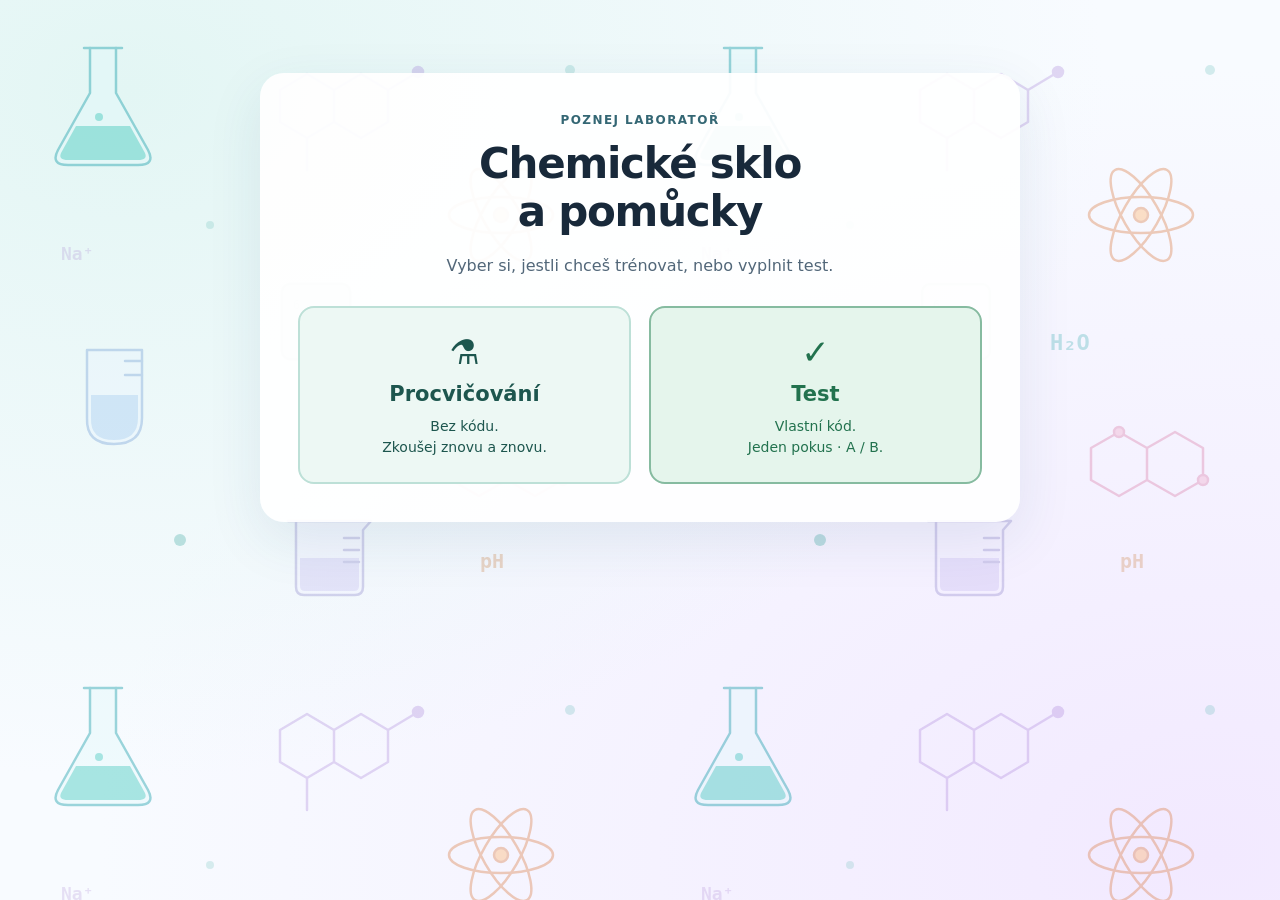
==== index.html @ c774101e "Add files via upload" ====
<!doctype html>
<html lang="cs">
<head>
  <meta charset="utf-8"><meta name="viewport" content="width=device-width,initial-scale=1">
  <title>Chemické sklo – procvičování a test</title>
  <link rel="stylesheet" href="style.css">
  <style>
    .welcome{max-width:760px;margin:5vh auto;padding:38px;text-align:center;background:#fffffff0;border-radius:24px;box-shadow:0 18px 55px #254a7018}
    .welcome h1{font-size:clamp(28px,5vw,42px);line-height:1.15;margin:8px 0 14px;letter-spacing:-.03em}
    .mode-grid{display:grid;grid-template-columns:repeat(2,minmax(0,1fr));gap:18px;margin:28px 0 0}
    .mode-choice{display:flex;flex-direction:column;align-items:center;gap:10px;padding:24px 16px;background:#edf8f4;border:2px solid #bde0d7;border-radius:16px;color:#1d564e;text-decoration:none;cursor:pointer;font:inherit;font-weight:700}
    .mode-choice.test{background:#e5f5ec;border-color:#86bba0;color:#22724e}.mode-choice:hover{border-color:#459d9a}.mode-icon{font-size:34px}.mode-choice strong{font-size:21px}.mode-choice small{font-size:14px;font-weight:400;line-height:1.5}
    .test-panel{margin-top:24px;padding:24px;background:#f2faf5;border-radius:16px}.test-panel h2{font-size:25px}.test-panel label{display:block;margin:18px 0 8px;font-weight:700}.test-panel input{display:block;margin:8px auto 18px;width:min(260px,100%);padding:14px;border:2px solid #c2decd;border-radius:10px;font:700 24px monospace;text-align:center;letter-spacing:.1em}
    .test-panel input.name-input{font:17px system-ui;letter-spacing:0;width:min(360px,100%)}.status{color:#963854;font-size:14px;min-height:20px}.welcome .eyebrow{justify-content:center}
    @media(max-width:550px){.welcome{padding:26px 18px;margin-top:20px}.mode-grid{gap:12px}.mode-choice{padding:20px 8px}.mode-choice strong{font-size:18px}.mode-choice small{font-size:12px}}
  </style>
</head>
<body><main class="page">
  <section class="welcome" aria-labelledby="title">
    <p class="eyebrow">Poznej laboratoř</p><h1 id="title">Chemické sklo<br>a pomůcky</h1>
    <p>Vyber si, jestli chceš trénovat, nebo vyplnit test.</p>
    <div class="mode-grid">
      <a class="mode-choice" href="procvicovani.html"><span class="mode-icon" aria-hidden="true">⚗</span><strong>Procvičování</strong><small>Bez kódu.<br>Zkoušej znovu a znovu.</small></a>
      <button class="mode-choice test" id="testMode" type="button" aria-expanded="false" aria-controls="testPanel"><span class="mode-icon" aria-hidden="true">✓</span><strong>Test</strong><small>Vlastní kód.<br>Jeden pokus · A / B.</small></button>
    </div>
    <section class="test-panel hidden" id="testPanel" aria-labelledby="testTitle">
      <h2 id="testTitle">Zadej svůj kód</h2><p>Variantu A nebo B dostaneš podle přiděleného kódu.</p>
      <form id="testForm" method="post">
        <label for="studentName">Jméno a příjmení</label><input name="studentName" id="studentName" class="name-input" type="text" autocomplete="name" required minlength="3" maxlength="100" placeholder="Jana Nováková" aria-describedby="testStatus">
        <label for="code">Kód od učitele</label><input name="code" id="code" type="text" inputmode="numeric" autocomplete="off" spellcheck="false" required minlength="6" maxlength="9" pattern="[0-9 ]{6,9}" placeholder="482 731" aria-describedby="testStatus">
        <button class="primary-btn" type="submit" id="beginTest">Zahájit / pokračovat →</button>
      </form><p id="testStatus" class="status" role="status"></p>
    </section>
  </section>
</main>
<script>
// Sem doplňte adresu Google aplikace zakončenou /exec.
const TEST_URL='DOPLNTE_ADRESU_GOOGLE_APLIKACE';
const ready=/^https:\/\/script\.google\.com\/macros\/s\/[^/]+\/exec$/.test(TEST_URL);
const panel=document.querySelector('#testPanel'),form=document.querySelector('#testForm'),input=document.querySelector('#code'),status=document.querySelector('#testStatus');
if(ready)form.action=TEST_URL;
document.querySelector('#testMode').addEventListener('click',()=>{
  panel.classList.remove('hidden');document.querySelector('#testMode').setAttribute('aria-expanded','true');document.querySelector('#studentName').focus();
  if(!ready)status.textContent='Test zatím není dostupný. Procvičování můžeš spustit.';
});
form.addEventListener('submit',event=>{
  const code=input.value.replace(/\s/g,'');
  const name=document.querySelector('#studentName').value.normalize('NFC').trim().replace(/\s+/g,' ');
  if(name.length>100||!/^\p{L}[\p{L}\p{M} .’'\-]{2,99}$/u.test(name)||name.split(' ').filter(word=>/\p{L}/u.test(word)).length<2){event.preventDefault();status.textContent='Doplň své jméno a příjmení.';document.querySelector('#studentName').focus();return;}
  if(!/^\d{6}$/.test(code)){event.preventDefault();status.textContent='Zadej šest číslic ze svého kódu.';input.focus();return;}
  if(!ready){event.preventDefault();status.textContent='Test zatím není dostupný. Procvičování můžeš spustit.';return;}
  input.value=code;document.querySelector('#studentName').value=name;document.querySelector('#beginTest').disabled=true;status.textContent='Ověřuji kód…';
});
window.addEventListener('pageshow',()=>{document.querySelector('#beginTest').disabled=false;});
</script>
</body></html>
---- style.css ----
:root{--ink:#18293a;--muted:#526779;--accent:#5ce8cc;--green:#15805e;--red:#c33853}*{box-sizing:border-box}body{margin:0;min-height:100vh;font-family:system-ui,-apple-system,"Segoe UI",sans-serif;color:var(--ink);background-color:#f8fbff;background-image:url("chemie.svg"),radial-gradient(ellipse at 10% 10%,#e3f6f4,transparent 60%),radial-gradient(ellipse at 95% 95%,#f2e9ff,transparent 65%);background-attachment:fixed;background-size:640px 640px,cover,cover}.page{width:min(940px,calc(100% - 32px));margin:auto;padding:28px 0 48px}.brand{display:flex;align-items:center;gap:10px;color:#48627b;font-size:12px;letter-spacing:.14em;font-weight:700;margin-bottom:24px}.brand-icon{color:#168e9c;font-size:30px}.brand>span:last-child{font-weight:500}.game-card,.quiz,.results{background:rgba(255,255,255,.94);border:1px solid #ffffff;border-radius:24px;padding:30px;box-shadow:0 18px 55px #254a7018}.game-card{display:grid;grid-template-columns:130px 1fr;gap:28px;align-items:center;margin-top:8vh}.mascot{display:grid;place-items:center;width:120px;height:140px;border:1px solid #5ce8cc80;border-radius:24px;background:#e4f6f2;color:#168e9c;font-size:76px}.eyebrow{font-size:12px;font-weight:750;color:#346774;text-transform:uppercase;letter-spacing:.12em;margin:0 0 10px}h2{font-size:clamp(26px,4vw,40px);line-height:1.2;letter-spacing:-.03em;margin:0}p{color:var(--muted);line-height:1.6}.intro-detail{max-width:540px}.start-tags{display:flex;gap:10px;align-items:center;margin:24px 0;color:#346774;font-size:12px;letter-spacing:.12em;font-weight:700}.start-tags span:not(:nth-child(2)){background:#e0eeee;border-radius:8px;padding:9px 12px}.primary-btn{border:0;border-radius:12px;padding:14px 22px;background:#16374d;color:white;font:inherit;font-weight:700;cursor:pointer}.primary-btn:hover{background:#24566a}button:focus-visible{outline:3px solid #078e9f;outline-offset:4px}.hidden{display:none!important}.topline,.result-head{display:flex;justify-content:space-between;align-items:center;gap:20px}.topline>div:first-child{flex:1}.mode{margin:0 0 8px;color:#426d78;font-size:13px;font-weight:700}#questionText{font-size:clamp(23px,3.2vw,34px);text-align:center;width:100%;margin:20px auto 0;text-wrap:balance}.score-pill,.big-score{flex-shrink:0;padding:12px 16px;background:#deeeea;border-radius:12px;color:#216453;font-size:22px;font-weight:800}.big-score{font-size:34px}.progress{height:6px;background:#dae3ec;border-radius:8px;overflow:hidden;margin:24px 0}.progress span{display:block;height:100%;background:linear-gradient(90deg,#219baa,#41c9a2);transition:width .2s}.choice-grid{display:grid;grid-template-columns:repeat(2,minmax(0,1fr));gap:16px}.choice{position:relative;display:flex;flex-direction:column;align-items:center;justify-content:center;min-width:0;padding:14px;border:3px solid #dce5ed;border-radius:16px;background:white;cursor:pointer;transition:border-color .15s,transform .15s;color:var(--ink);font:inherit}.choice:not(:disabled):hover{border-color:#159caf;transform:translateY(-2px)}.choice img{display:block;width:100%;height:clamp(120px,23vh,215px);object-fit:contain;padding:8px 22px}.option-letter{position:absolute;top:10px;left:12px;display:grid;place-items:center;width:28px;height:28px;background:#edf2f7;border-radius:7px;font-weight:750;font-size:13px;color:#63788b}.answer-label{font-size:14px;font-weight:700;padding-top:5px}.choice.is-correct{border-color:var(--green);background:#e6f7ed}.choice.is-wrong{border-color:var(--red);background:#ffedf0}.choice.is-muted{opacity:.55}.feedback{min-height:28px;text-align:center;font-size:17px;font-weight:700;margin-top:18px;color:#245368}.actions{text-align:center;margin-top:15px}.legend{display:flex;gap:20px;margin:24px 0;font-size:14px}.legend span{display:flex;align-items:center;gap:8px}.legend i{width:12px;height:12px;border-radius:4px}.ok{background:var(--green)}.bad{background:var(--red)}.result-list{display:grid;grid-template-columns:repeat(2,minmax(0,1fr));gap:12px}.result-item{display:grid;grid-template-columns:70px 1fr;gap:12px;padding:14px;background:white;border:2px solid;border-radius:12px}.result-item.correct{border-color:var(--green)}.result-item.wrong{border-color:var(--red)}.result-item img{width:70px;height:80px;object-fit:contain}.result-item h3{margin:0;font-size:16px}.result-item p{margin:6px 0 0;font-size:13px;line-height:1.45}.review-prompt{color:#627889}@media(max-width:600px){.page{width:calc(100% - 20px);padding-top:14px}.brand{font-size:9px;gap:7px;margin-bottom:12px}.game-card,.quiz,.results{padding:20px 14px;border-radius:18px}.game-card{grid-template-columns:1fr;margin-top:20px;gap:18px}.mascot{height:80px;width:80px;font-size:50px}.choice-grid{gap:10px}.choice{padding:8px}.choice img{height:150px;padding:14px 8px}.topline{gap:10px}.score-pill{padding:10px;font-size:18px}.result-list{grid-template-columns:1fr}.result-head{flex-wrap:wrap}}@media(prefers-reduced-motion:reduce){*{transition:none!important}}

.back-nav{margin-bottom:16px}.back-nav a{color:#346774;font-size:14px;text-decoration:none}.back-nav a:hover{text-decoration:underline}

.test-shell{background:rgba(255,255,255,.96);border:1px solid #dbe5ee;border-top:5px solid var(--variant-line,#7aaee2);border-radius:24px;box-shadow:0 18px 55px #254a7018}
.test-shell .quiz,.test-shell .results{background:none;border:0;border-radius:0;box-shadow:none;padding:12px 30px 30px}
.attempt-banner{position:sticky;top:0;z-index:5;display:flex;align-items:center;justify-content:space-between;gap:16px;padding:20px 30px;margin:0;border:0;border-bottom:1px solid var(--variant-line,#7aaee2);border-radius:19px 19px 0 0;background:var(--variant-soft,#e4f0ff);color:var(--variant-ink,#1c5e9f)}
.attempt-banner strong{font-size:26px;white-space:nowrap}.attempt-banner span{font-size:15px;overflow-wrap:anywhere;text-align:right}
.variant-a{--variant-soft:#e4f0ff;--variant-line:#7aaee2;--variant-ink:#1c5e9f;--variant-progress:#4e91ce}
.variant-b{--variant-soft:#e5f5ec;--variant-line:#86bba0;--variant-ink:#22724e;--variant-progress:#53a97b}
.test-shell #questionText{border:2px solid var(--variant-line);border-radius:4px;padding:10px 14px;margin:18px auto 0}
.test-shell .progress span{background:var(--variant-progress)}.test-shell #nextBtn{background:var(--variant-ink)}
.demo-controls{margin-top:20px;color:#526779;font-size:13px}.demo-controls summary{cursor:pointer;text-align:center;padding:10px}.demo-controls .primary-btn{font-size:13px;padding:10px 14px;margin:5px}
@media(max-width:600px){.test-shell{border-radius:18px}.test-shell .quiz,.test-shell .results{padding:12px 14px 20px}.attempt-banner{padding:14px;border-radius:13px 13px 0 0}.attempt-banner strong{font-size:23px}.attempt-banner span{font-size:13px}}

.test-shell .attempt-banner{display:grid;grid-template-columns:minmax(0,1fr) auto minmax(0,1fr);column-gap:12px;text-align:center}
.test-shell .attempt-banner strong{grid-column:2;justify-self:center}.test-shell .attempt-banner #signedName{grid-column:3;justify-self:end;max-width:100%}
.test-shell .topline{display:grid;grid-template-columns:minmax(0,1fr) auto minmax(0,1fr);gap:12px;align-items:center}
.test-shell .topline>div:first-child{grid-column:2;text-align:center}.test-shell .topline .eyebrow{margin:0}.test-shell .topline .score-pill{grid-column:3;justify-self:end}

.practice-shell{--variant-soft:#eaf4fb;--variant-line:#8db7d7;--variant-ink:#2a658f;--variant-progress:#629fc9}.practice-shell .attempt-banner strong{font-size:24px}.practice-shell .attempt-banner{grid-template-columns:1fr}.practice-shell .attempt-banner strong{grid-column:1} @media(max-width:600px){.practice-shell .attempt-banner strong{font-size:21px}}
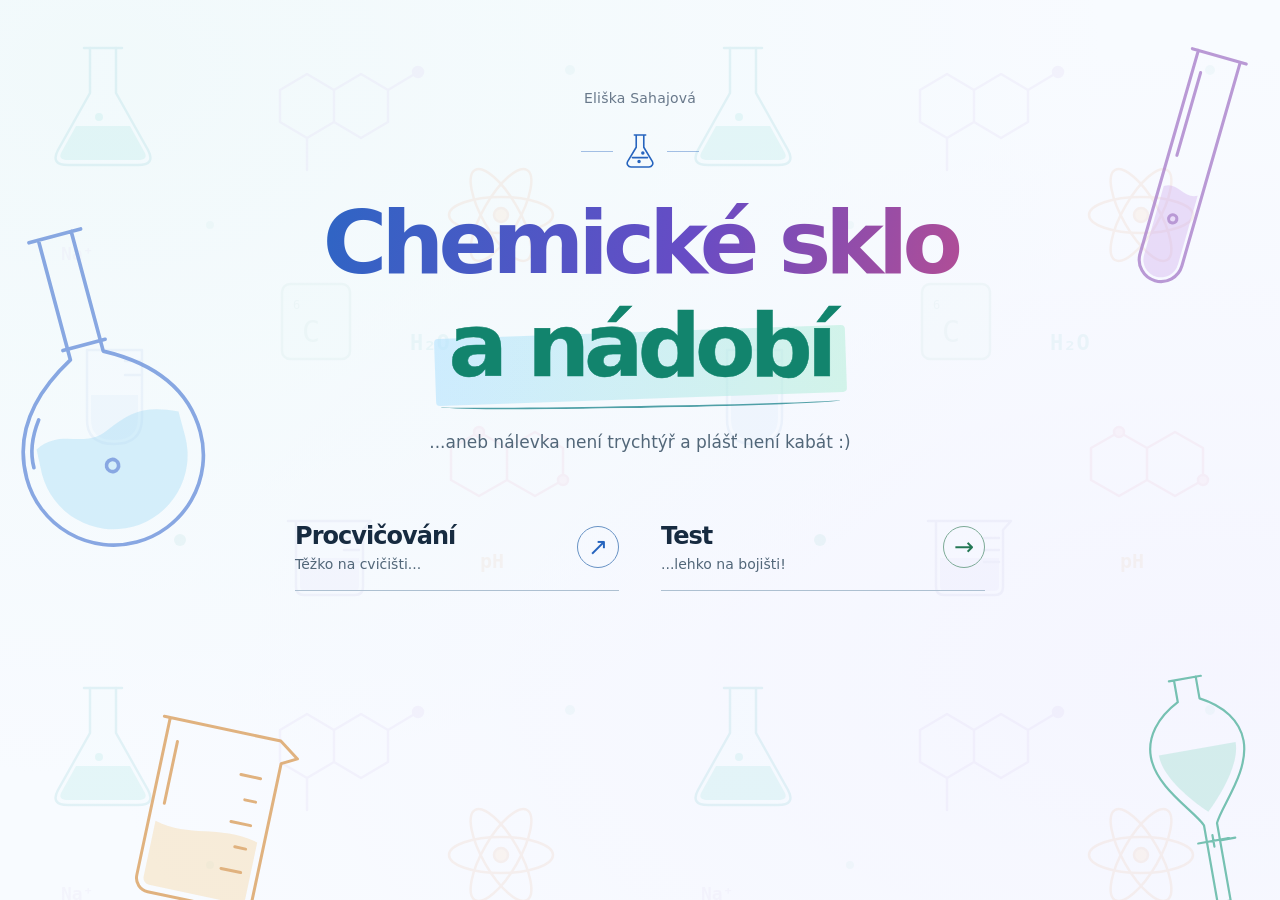
==== commit f8a93544: "Add files via upload" ====
--- a/index.html
+++ b/index.html
@@ -1,56 +1,28 @@
 <!doctype html>
-<html lang="cs">
-<head>
-  <meta charset="utf-8"><meta name="viewport" content="width=device-width,initial-scale=1">
-  <title>Chemické sklo – procvičování a test</title>
-  <link rel="stylesheet" href="style.css">
-  <style>
-    .welcome{max-width:760px;margin:5vh auto;padding:38px;text-align:center;background:#fffffff0;border-radius:24px;box-shadow:0 18px 55px #254a7018}
-    .welcome h1{font-size:clamp(28px,5vw,42px);line-height:1.15;margin:8px 0 14px;letter-spacing:-.03em}
-    .mode-grid{display:grid;grid-template-columns:repeat(2,minmax(0,1fr));gap:18px;margin:28px 0 0}
-    .mode-choice{display:flex;flex-direction:column;align-items:center;gap:10px;padding:24px 16px;background:#edf8f4;border:2px solid #bde0d7;border-radius:16px;color:#1d564e;text-decoration:none;cursor:pointer;font:inherit;font-weight:700}
-    .mode-choice.test{background:#e5f5ec;border-color:#86bba0;color:#22724e}.mode-choice:hover{border-color:#459d9a}.mode-icon{font-size:34px}.mode-choice strong{font-size:21px}.mode-choice small{font-size:14px;font-weight:400;line-height:1.5}
-    .test-panel{margin-top:24px;padding:24px;background:#f2faf5;border-radius:16px}.test-panel h2{font-size:25px}.test-panel label{display:block;margin:18px 0 8px;font-weight:700}.test-panel input{display:block;margin:8px auto 18px;width:min(260px,100%);padding:14px;border:2px solid #c2decd;border-radius:10px;font:700 24px monospace;text-align:center;letter-spacing:.1em}
-    .test-panel input.name-input{font:17px system-ui;letter-spacing:0;width:min(360px,100%)}.status{color:#963854;font-size:14px;min-height:20px}.welcome .eyebrow{justify-content:center}
-    @media(max-width:550px){.welcome{padding:26px 18px;margin-top:20px}.mode-grid{gap:12px}.mode-choice{padding:20px 8px}.mode-choice strong{font-size:18px}.mode-choice small{font-size:12px}}
-  </style>
-</head>
-<body><main class="page">
-  <section class="welcome" aria-labelledby="title">
-    <p class="eyebrow">Poznej laboratoř</p><h1 id="title">Chemické sklo<br>a pomůcky</h1>
-    <p>Vyber si, jestli chceš trénovat, nebo vyplnit test.</p>
-    <div class="mode-grid">
-      <a class="mode-choice" href="procvicovani.html"><span class="mode-icon" aria-hidden="true">⚗</span><strong>Procvičování</strong><small>Bez kódu.<br>Zkoušej znovu a znovu.</small></a>
-      <button class="mode-choice test" id="testMode" type="button" aria-expanded="false" aria-controls="testPanel"><span class="mode-icon" aria-hidden="true">✓</span><strong>Test</strong><small>Vlastní kód.<br>Jeden pokus · A / B.</small></button>
-    </div>
-    <section class="test-panel hidden" id="testPanel" aria-labelledby="testTitle">
-      <h2 id="testTitle">Zadej svůj kód</h2><p>Variantu A nebo B dostaneš podle přiděleného kódu.</p>
-      <form id="testForm" method="post">
-        <label for="studentName">Jméno a příjmení</label><input name="studentName" id="studentName" class="name-input" type="text" autocomplete="name" required minlength="3" maxlength="100" placeholder="Jana Nováková" aria-describedby="testStatus">
-        <label for="code">Kód od učitele</label><input name="code" id="code" type="text" inputmode="numeric" autocomplete="off" spellcheck="false" required minlength="6" maxlength="9" pattern="[0-9 ]{6,9}" placeholder="482 731" aria-describedby="testStatus">
-        <button class="primary-btn" type="submit" id="beginTest">Zahájit / pokračovat →</button>
-      </form><p id="testStatus" class="status" role="status"></p>
-    </section>
-  </section>
-</main>
-<script>
-// Sem doplňte adresu Google aplikace zakončenou /exec.
-const TEST_URL='DOPLNTE_ADRESU_GOOGLE_APLIKACE';
-const ready=/^https:\/\/script\.google\.com\/macros\/s\/[^/]+\/exec$/.test(TEST_URL);
-const panel=document.querySelector('#testPanel'),form=document.querySelector('#testForm'),input=document.querySelector('#code'),status=document.querySelector('#testStatus');
-if(ready)form.action=TEST_URL;
-document.querySelector('#testMode').addEventListener('click',()=>{
-  panel.classList.remove('hidden');document.querySelector('#testMode').setAttribute('aria-expanded','true');document.querySelector('#studentName').focus();
-  if(!ready)status.textContent='Test zatím není dostupný. Procvičování můžeš spustit.';
-});
-form.addEventListener('submit',event=>{
-  const code=input.value.replace(/\s/g,'');
-  const name=document.querySelector('#studentName').value.normalize('NFC').trim().replace(/\s+/g,' ');
-  if(name.length>100||!/^\p{L}[\p{L}\p{M} .’'\-]{2,99}$/u.test(name)||name.split(' ').filter(word=>/\p{L}/u.test(word)).length<2){event.preventDefault();status.textContent='Doplň své jméno a příjmení.';document.querySelector('#studentName').focus();return;}
-  if(!/^\d{6}$/.test(code)){event.preventDefault();status.textContent='Zadej šest číslic ze svého kódu.';input.focus();return;}
-  if(!ready){event.preventDefault();status.textContent='Test zatím není dostupný. Procvičování můžeš spustit.';return;}
-  input.value=code;document.querySelector('#studentName').value=name;document.querySelector('#beginTest').disabled=true;status.textContent='Ověřuji kód…';
-});
-window.addEventListener('pageshow',()=>{document.querySelector('#beginTest').disabled=false;});
-</script>
-</body></html>
+<html lang="cs"><head><meta charset="utf-8"><meta name="viewport" content="width=device-width,initial-scale=1">
+<title>Chemické sklo a nádobí</title><meta name="description" content="Poznej chemické sklo a nádobí. Procvičování s obrázky a školní test.">
+<style>
+:root{--ink:#172b40;--muted:#526779;--blue:#2664be;--green:#237754}*{box-sizing:border-box}body{margin:0;min-height:100svh;color:var(--ink);font-family:"Avenir Next",Avenir,"Segoe UI",system-ui,sans-serif;background:#f8fbff;background-image:linear-gradient(#f8fbff70,#f8fbff70),url('chemie.svg'),radial-gradient(ellipse at 0 10%,#def4ef,transparent 65%),radial-gradient(ellipse at 100% 80%,#f0e8fc,transparent 65%);background-size:auto,640px 640px,cover,cover;background-attachment:fixed}button,input{font:inherit}button,a{-webkit-tap-highlight-color:transparent}button{cursor:pointer}a:focus-visible,button:focus-visible,input:focus-visible{outline:3px solid var(--blue);outline-offset:6px}.hidden{display:none!important}.page{max-width:1020px;margin:auto;padding:clamp(50px,10vh,100px) 28px 48px}.welcome{text-align:center}.lab-symbol{display:flex;align-items:center;justify-content:center;gap:10px;color:var(--blue);margin-bottom:26px}.lab-symbol:before,.lab-symbol:after{content:"";width:32px;height:1px;background:currentColor;opacity:.4}.lab-symbol svg{width:34px;height:38px}h1{font-size:clamp(45px,8.5vw,88px);line-height:1.06;letter-spacing:-.065em;font-weight:850;margin:0;text-wrap:balance}h1 .first{display:block}h1 .highlight{position:relative;display:inline-block;color:#235ca6;margin-top:10px;isolation:isolate;-webkit-text-stroke:.5px #235ca6}h1 .highlight:before{content:"";position:absolute;inset:35% -14px -7%;z-index:-1;border-radius:4px;background:linear-gradient(100deg,#a5d9ff90,#9de3ca90);transform:rotate(-2deg)}h1 .highlight:after{content:"";position:absolute;left:-8px;right:-8px;bottom:-15px;height:7px;border-bottom:2px solid #2364a9;border-radius:50%;transform:rotate(-1deg);opacity:.8}.intro{color:var(--muted);font-size:17px;line-height:1.6;margin:36px 0 0}.mode-grid{display:grid;grid-template-columns:repeat(2,minmax(0,1fr));gap:42px;max-width:690px;margin:48px auto 0}.mode-choice{display:flex;align-items:center;justify-content:space-between;gap:16px;padding:18px 0;border:0;border-bottom:1px solid #adc0d1;background:transparent;text-align:left;color:var(--ink);text-decoration:none;font:inherit}.mode-copy{display:flex;flex-direction:column;gap:6px}.mode-copy strong{font-size:24px;font-weight:750;letter-spacing:-.04em}.mode-copy small{font-size:14px;color:var(--muted);font-weight:400}.arrow{display:grid;place-items:center;flex-shrink:0;width:42px;height:42px;border-radius:50%;border:1px solid #6792c4;color:var(--blue);font-size:24px;transition:transform .18s,background .18s}.test .arrow{color:var(--green);border-color:#7caa96}.mode-choice:hover .arrow{transform:translateX(4px);background:#dcecff}.mode-choice.test:hover .arrow{background:#e0f2e8}.mode-choice:hover strong{color:var(--blue)}.mode-choice.test:hover strong{color:var(--green)}.test-panel{max-width:530px;margin:40px auto 0;padding:30px 0 0;border-top:1px solid #ccd9e4;text-align:left}.test-panel h2{font-size:25px;letter-spacing:-.04em;margin:0 0 8px}.test-panel p{font-size:14px;color:var(--muted);line-height:1.5}.test-panel label{display:block;font-size:14px;font-weight:700;margin:20px 0 7px}.test-panel input{width:100%;padding:13px 15px;border:1px solid #a9bfce;border-radius:10px;background:#ffffffcf;color:var(--ink)}#code{font-weight:700;letter-spacing:.1em}.primary-btn{border:0;border-radius:10px;background:var(--ink);color:white;font-weight:700;padding:14px 20px;margin-top:22px}.primary-btn:hover{background:#285371}.primary-btn:disabled{opacity:.65;cursor:wait}.test-panel .status{color:#a32e49;min-height:22px}footer{text-align:center;margin-top:46px;color:#668093;font-size:12px;letter-spacing:.06em}@media(max-width:550px){.page{padding:48px 24px 32px}h1{font-size:clamp(42px,10.5vw,58px)}.mode-grid{gap:22px;margin-top:36px}.mode-copy strong{font-size:19px}.mode-copy small{font-size:12px}.arrow{width:32px;height:32px;font-size:20px}.mode-choice{gap:8px}.intro{font-size:15px}.lab-symbol{margin-bottom:24px}}@media(max-width:350px){.mode-grid{grid-template-columns:1fr;gap:12px}}@media(prefers-reduced-motion:reduce){.arrow{transition:none}}
+
+body{background-image:linear-gradient(#f8fbffc0,#f8fbffc0),url('chemie.svg'),radial-gradient(ellipse at 8% 8%,#dcf5ef,transparent 60%),radial-gradient(ellipse at 95% 75%,#ece5ff,transparent 65%)}.page{position:relative;z-index:1}
+h1 .first{color:#3464bf;background:linear-gradient(105deg,#216bc4 8%,#674cc5 55%,#ce4e83 95%);-webkit-background-clip:text;background-clip:text;-webkit-text-fill-color:transparent}h1 .highlight{color:#12846d;-webkit-text-stroke:.5px #12846d}h1 .highlight:before{background:linear-gradient(100deg,#afe1ff90,#b6efd990)}h1 .highlight:after{border-color:#278a91}
+.author{margin:0 0 26px;color:#68788a;font-size:14px;font-weight:500;letter-spacing:.015em}
+.background-art{position:fixed;inset:0;z-index:0;overflow:hidden;pointer-events:none}.background-art svg{position:absolute;overflow:visible;opacity:.75}
+.flask{width:230px;height:340px;left:-20px;top:24%;transform:rotate(-15deg)}.tube{width:190px;height:280px;right:0;top:4%;transform:rotate(16deg)}.funnel{width:150px;height:250px;right:0;bottom:-18px;transform:rotate(-10deg)}.beaker{width:200px;height:220px;left:9%;bottom:-25px;transform:rotate(12deg)}
+@media(max-width:650px){.background-art svg{opacity:.4}.flask{left:-110px;width:190px;height:260px}.tube{right:-75px;width:155px;height:230px}.funnel{right:-65px;bottom:-30px;width:130px;height:220px}.beaker{left:-70px;width:170px;height:190px}.author{font-size:13px}}
+</style></head><body><div class="background-art" aria-hidden="true">
+<svg class="flask" viewBox="0 0 180 280" fill="none" stroke="#638bd9" stroke-width="3" stroke-linecap="round" stroke-linejoin="round"><path d="M68 12h44M76 12v102c-39 21-60 49-60 85a74 74 0 0 0 148 0c0-36-21-64-60-85V12"/><path d="M30 178c25-12 37 10 60 0s35-12 61 0v21a61 61 0 0 1-122 0Z" fill="#9bd8f5" fill-opacity=".48" stroke="none"/><path d="M38 155c-9 12-14 24-14 37M72 105h36"/><circle cx="87" cy="207" r="5"/></svg>
+<svg class="tube" viewBox="0 0 130 270" fill="none" stroke="#a578c7" stroke-width="3" stroke-linecap="round"><path d="M38 15h54M44 15v204a21 21 0 0 0 42 0V15"/><path d="M48 150c12-8 22 7 34 0v69a17 17 0 0 1-34 0Z" fill="#c9a3ea" fill-opacity=".45" stroke="none"/><path d="M52 35v83"/><circle cx="65" cy="178" r="4"/></svg>
+<svg class="funnel" viewBox="0 0 200 340" fill="none" stroke="#4baf98" stroke-width="3" stroke-linecap="round" stroke-linejoin="round"><path d="M78 12h44M85 12v30c-31 16-49 40-49 67 0 43 45 82 55 104v107h18v-107c10-22 55-61 55-104 0-27-18-51-49-67V12"/><path d="M47 109h106c0 27-26 61-53 87-27-26-53-60-53-87Z" fill="#93d9c8" fill-opacity=".45" stroke="none"/><path d="M79 236h42M100 228v16M111 237h19"/></svg>
+<svg class="beaker" viewBox="0 0 200 220" fill="none" stroke="#d99a54" stroke-width="3" stroke-linecap="round" stroke-linejoin="round"><path d="M30 24h119l20 14-15 8v139a14 14 0 0 1-14 14H50a14 14 0 0 1-14-14V24"/><path d="M43 128c38 10 62-10 104 0v57a7 7 0 0 1-7 7H50a7 7 0 0 1-7-7Z" fill="#f4c780" fill-opacity=".4" stroke="none"/><path d="M117 65h20M126 89h11M117 113h20M126 137h11M117 161h20M48 46v63"/></svg></div><main class="page"><section class="welcome" aria-labelledby="title">
+<p class="author">Eliška Sahajová</p><div class="lab-symbol" aria-hidden="true"><svg viewBox="0 0 36 40" fill="none" stroke="currentColor" stroke-width="1.7" stroke-linecap="round" stroke-linejoin="round"><path d="M12 3h12M14 3v13L5 31a4 4 0 0 0 3.5 6h19a4 4 0 0 0 3.5-6l-9-15V3"/><path d="M10 27h16"/><circle cx="17" cy="31" r="1"/><circle cx="21" cy="22" r="1"/></svg></div>
+<h1 id="title"><span class="first">Chemické sklo</span><span class="highlight">a nádobí</span></h1>
+<p class="intro">...aneb nálevka není trychtýř a plášť není kabát :)</p>
+<div class="mode-grid"><a class="mode-choice" href="procvicovani.html"><span class="mode-copy"><strong>Procvičování</strong><small>Těžko na cvičišti...</small></span><span class="arrow" aria-hidden="true">↗</span></a><button class="mode-choice test" id="testMode" type="button" aria-expanded="false" aria-controls="testPanel"><span class="mode-copy"><strong>Test</strong><small>...lehko na bojišti!</small></span><span class="arrow" aria-hidden="true">→</span></button></div>
+<section class="test-panel hidden" id="testPanel" aria-labelledby="testTitle"><h2 id="testTitle">Připraveno? Jdeme na test.</h2><p>Zadej své jméno a kód od učitele.</p><form id="testForm" method="post"><label for="studentName">Jméno a příjmení</label><input name="studentName" id="studentName" type="text" autocomplete="name" required minlength="3" maxlength="100" placeholder="Jana Nováková" aria-describedby="testStatus"><label for="code">Kód od učitele</label><input name="code" id="code" type="text" inputmode="numeric" autocomplete="off" spellcheck="false" required minlength="6" maxlength="9" pattern="[0-9 ]{6,9}" placeholder="123456" aria-describedby="testStatus"><button class="primary-btn" type="submit" id="beginTest">Zahájit / pokračovat →</button></form><p id="testStatus" class="status" role="status"></p></section>
+</section></main><script>
+const TEST_URL='https://script.google.com/macros/s/AKfycbyqt0VtIgoO4pp8jev4MtGAhsqGBQX9vMUV-uSeDJqjpW7HnyIs8ONgCIXI0pwS5GWS/exec';
+const panel=document.querySelector('#testPanel'),form=document.querySelector('#testForm'),input=document.querySelector('#code'),status=document.querySelector('#testStatus');form.action=TEST_URL;
+document.querySelector('#testMode').addEventListener('click',()=>{panel.classList.remove('hidden');document.querySelector('#testMode').setAttribute('aria-expanded','true');document.querySelector('#studentName').focus();});
+form.addEventListener('submit',event=>{const code=input.value.replace(/\s/g,''),name=document.querySelector('#studentName').value.normalize('NFC').trim().replace(/\s+/g,' ');if(!/^\p{L}[\p{L}\p{M} .’'\-]{2,99}$/u.test(name)||name.split(' ').filter(w=>/\p{L}/u.test(w)).length<2){event.preventDefault();status.textContent='Doplň své jméno a příjmení.';return;}if(!/^\d{6}$/.test(code)){event.preventDefault();status.textContent='Zadej šest číslic kódu.';return;}input.value=code;document.querySelector('#studentName').value=name;document.querySelector('#beginTest').disabled=true;status.textContent='Otevírám test…';});window.addEventListener('pageshow',()=>{document.querySelector('#beginTest').disabled=false;});
+</script></body></html>
